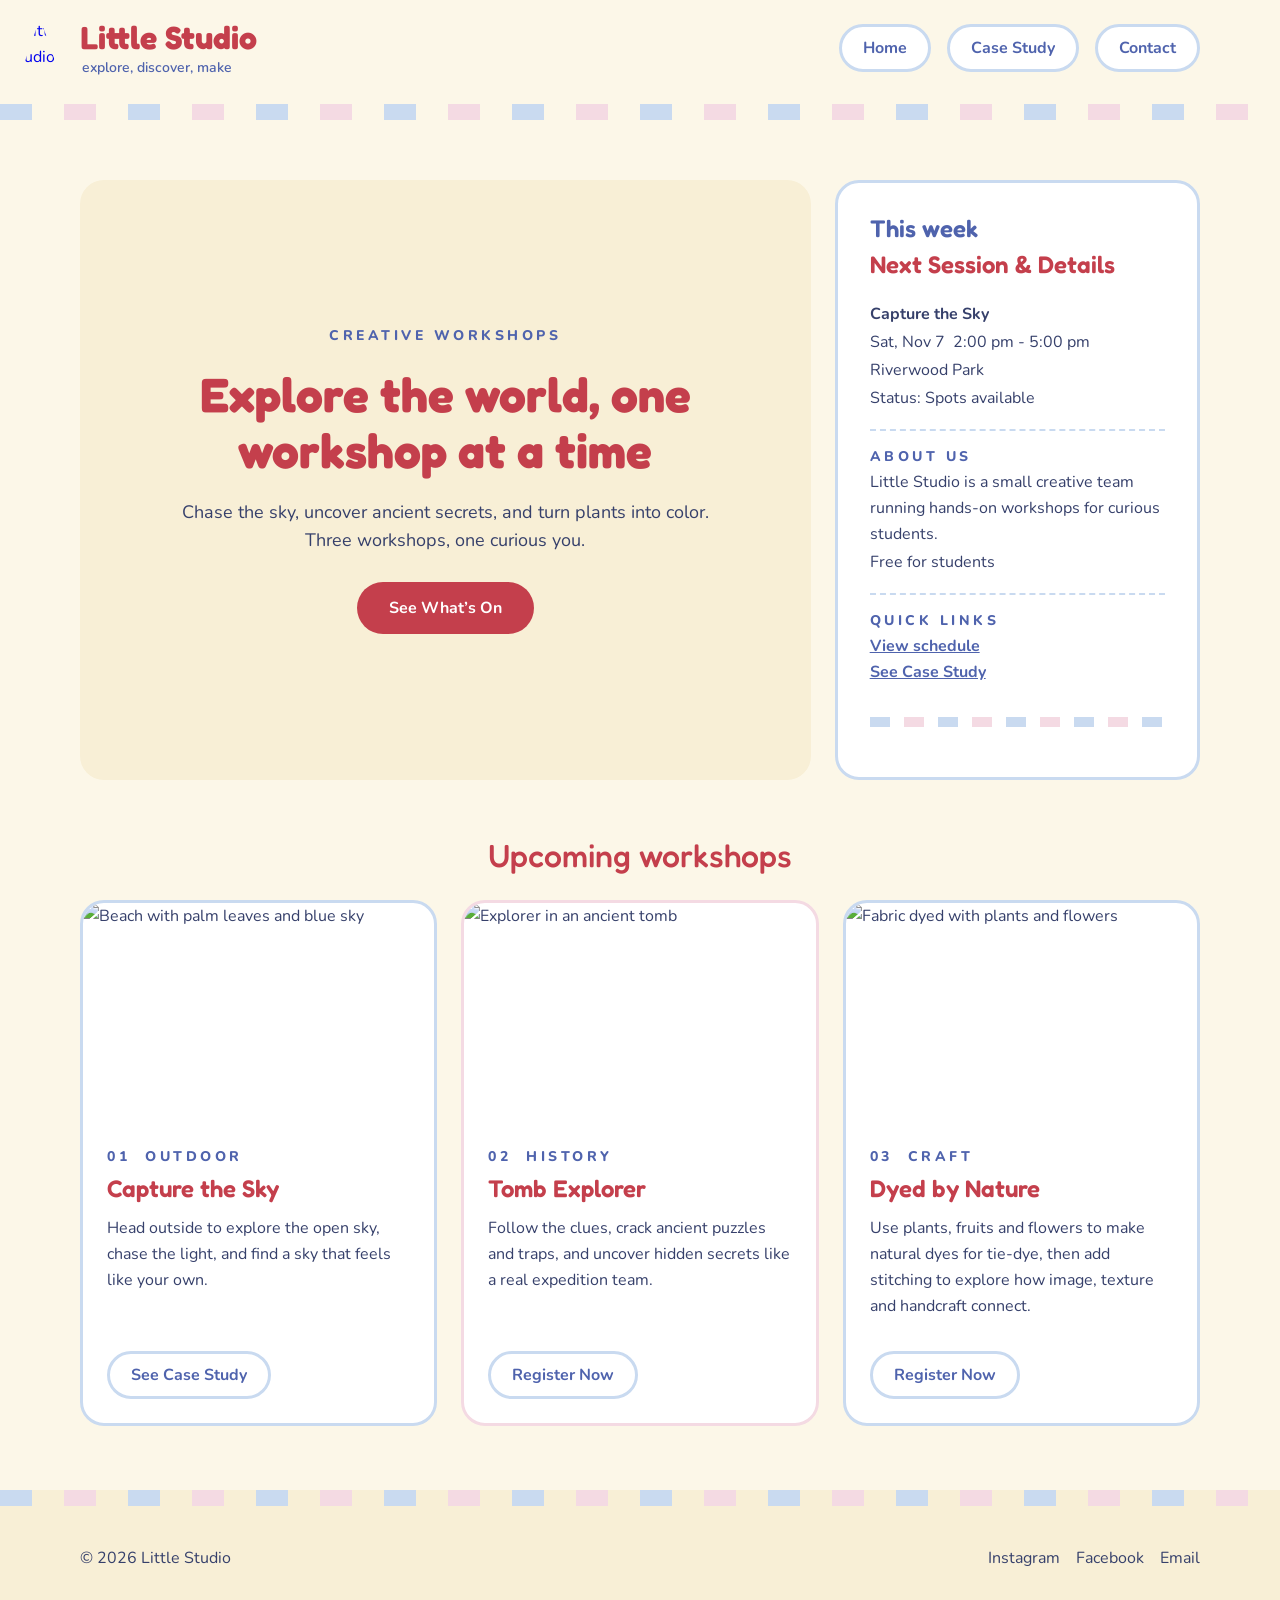
==== index.html @ 46be60d7 "version-4" ====
<!DOCTYPE html>
<html lang="en">
<head>
  <meta charset="UTF-8">
  <meta name="viewport" content="width=device-width, initial-scale=1.0">
  <title>Little Studio | Home</title>
  <link href="https://fonts.googleapis.com/css2?family=Fredoka:wght@500;600;700&family=Nunito:wght@400;600;700;800&display=swap" rel="stylesheet">
  <link rel="stylesheet" href="css/style.css">
</head>
<body>

  <header class="site-header">
    <a href="index.html" class="logo">
      <img src="assets/logo.png" alt="Little Studio star logo">
      <div>
        <p class="logo-name">Little Studio</p>
        <p class="logo-tagline">explore, discover, make</p>
      </div>
    </a>
    <nav>
      <ul class="nav-links">
        <li><a href="index.html">Home</a></li>
        <li><a href="detail.html">Case Study</a></li>
        <li><a href="#contact">Contact</a></li>
      </ul>
    </nav>
  </header>

  <div class="stripe"></div>

  <main class="container">

    <section class="hero-grid">

      <div class="spotlight-banner">
        <p class="eyebrow">CREATIVE WORKSHOPS</p>
        <h1>Explore the world, one workshop at a time</h1>
        <p class="lead">Chase the sky, uncover ancient secrets, and turn plants into color. Three workshops, one curious you.</p>
        <a href="#workshops" class="btn-primary">See What’s On</a>
      </div>

      <aside class="sidebar">
        <h2>This week</h2>
        <h3>Next Session &amp; Details</h3>
        <p class="session-name">Capture the Sky</p>
        <p>Sat, Nov 7 &nbsp;2:00 pm - 5:00 pm</p>
        <p>Riverwood Park</p>
        <p class="status">Status: Spots available</p>

        <hr>

        <p class="eyebrow">ABOUT US</p>
        <p>Little Studio is a small creative team running hands-on workshops for curious students.</p>
        <p>Free for students</p>

        <hr>

        <p class="eyebrow">QUICK LINKS</p>
        <ul class="quick-links">
          <li><a href="#workshops" class="quick-link">View schedule</a></li>
          <li><a href="detail.html" class="quick-link">See Case Study</a></li>
        </ul>
        <div class="stripe-small"></div>
      </aside>

    </section>

    <h2 class="section-title" id="workshops">Upcoming workshops</h2>

    <section class="cards-gallery">

      <article class="card">
        <img src="assets/image1.jpg" alt="Beach with palm leaves and blue sky">
        <p class="eyebrow">01&nbsp; OUTDOOR</p>
        <h3>Capture the Sky</h3>
        <p>Head outside to explore the open sky, chase the light, and find a sky that feels like your own.</p>
        <a href="detail.html" class="btn">See Case Study</a>
      </article>

      <article class="card card-pink">
        <img src="assets/image2.jpg" alt="Explorer in an ancient tomb">
        <p class="eyebrow">02&nbsp; HISTORY</p>
        <h3>Tomb Explorer</h3>
        <p>Follow the clues, crack ancient puzzles and traps, and uncover hidden secrets like a real expedition team.</p>
        <button class="btn" onclick="alert('Registered successfully!')">Register Now</button>
      </article>

      <article class="card">
        <img src="assets/image3.jpg" alt="Fabric dyed with plants and flowers">
        <p class="eyebrow">03&nbsp; CRAFT</p>
        <h3>Dyed by Nature</h3>
        <p>Use plants, fruits and flowers to make natural dyes for tie-dye, then add stitching to explore how image, texture and handcraft connect.</p>
        <button class="btn" onclick="alert('Registered successfully!')">Register Now</button>
      </article>

    </section>

  </main>

  <div class="stripe stripe-footer"></div>

  <footer class="site-footer" id="contact">
    <p>&copy; 2026 Little Studio</p>
    <ul class="social-links">
      <li>Instagram</a></li>
      <li>Facebook</a></li>
      <li>Email</a></li>
    </ul>
  </footer>

  <script>
    const navLinks = document.querySelectorAll(".nav-links a");

    navLinks.forEach(function (link) {
      link.onclick = function () {
        navLinks.forEach(function (item) {
          item.classList.remove("active");
        });
        link.classList.add("active");
      };
    });
  </script>

</body>
</html>
---- css/style.css ----
* {
  margin: 0;
  padding: 0;
  box-sizing: border-box;
}

html {
  scroll-behavior: smooth;
}

body {
  background-color: #FCF7E8;
  color: #36406B;
  font-family: "Nunito", sans-serif;
  font-size: 16px;
  line-height: 26px;
}

a {
  text-decoration: none;
}

img {
  display: block;
  max-width: 100%;
}

.eyebrow {
  color: #4F63AD;
  font-size: 14px;
  font-weight: 800;
  line-height: 20px;
  letter-spacing: 3.5px;
}


.stripe {
  height: 12px;
  background-image: repeating-linear-gradient(90deg, #C9DAF0 0px 24px, transparent 24px 48px, #F4DAE3 48px 72px, transparent 72px 96px);
}

.stripe-footer {
  background-color: #F8EFD6;
}

.stripe-small {
  height: 10px;
  margin-top: auto;
  background-image: repeating-linear-gradient(90deg, #C9DAF0 0px 20px, transparent 20px 34px, #F4DAE3 34px 54px, transparent 54px 68px);
}


/* ===== Header ===== */
.site-header {
  display: flex;
  justify-content: space-between;
  align-items: center;
  flex-wrap: wrap;
  gap: 20px;
  padding: 16px 20px 20px 7px;
}

.logo {
  display: flex;
  align-items: flex-start;
  gap: 4px;
}

.logo img {
  width: 37px;
  height: 33px;
  object-fit: cover;
  object-position: 50% 64%;
  clip-path: polygon(50% 0%, 61.8% 38.2%, 100% 38.2%, 69.1% 61.8%, 80.9% 100%, 50% 76.4%, 19.1% 100%, 30.9% 61.8%, 0% 38.2%, 38.2% 38.2%);
}

.logo-name {
  color: #C43F4C;
  font-family: "Fredoka", sans-serif;
  font-size: 32px;
  font-weight: 700;
  line-height: 40px;
}

.logo-tagline {
  margin-left: 2px;
  color: #4F63AD;
  font-size: 14px;
  font-weight: 600;
  line-height: 20px;
}

.nav-links {
  display: flex;
  gap: 10px;
  padding-left: 13px;
  list-style: none;
}

.nav-links a {
  display: block;
  padding: 9px 15px;
  border: 3px solid #C9DAF0;
  border-radius: 999px;
  background-color: #FFFFFF;
  color: #4F63AD;
  font-weight: 700;
  line-height: 24px;
  transition: 0.2s;
}

.nav-links a:hover {
  background-color: #EAF1FA;
}

.nav-links a.active {
  background-color: #C9DAF0;
}


.container {
  padding: 32px 20px 56px;
}


.hero-grid {
  display: grid;
  grid-template-columns: 1fr;
  gap: 24px;
}

.spotlight-banner {
  display: flex;
  flex-direction: column;
  justify-content: center;
  align-items: center;
  padding: 40px 24px;
  border-radius: 24px;
  background-color: #F8EFD6;
  text-align: center;
}

.spotlight-banner h1 {
  margin: 16px 0;
  color: #C43F4C;
  font-family: "Fredoka", sans-serif;
  font-size: 36px;
  font-weight: 700;
  line-height: 44px;
}

.lead {
  max-width: 560px;
  font-size: 18px;
  line-height: 28px;
}

.btn-primary {
  display: inline-block;
  margin-top: 28px;
  padding: 14px 32px;
  border-radius: 999px;
  background-color: #C43F4C;
  color: #FFFFFF;
  font-weight: 700;
  line-height: 24px;
  transition: 0.2s;
}

.btn-primary:hover {
  background-color: #9E2F3B;
}

.sidebar {
  display: flex;
  flex-direction: column;
  padding: 20px 24px 30px;
  border: 3px solid #C9DAF0;
  border-radius: 24px;
  background-color: #FFFFFF;
}

.sidebar h2,
.sidebar h3 {
  font-family: "Fredoka", sans-serif;
  font-size: 24px;
  font-weight: 600;
  line-height: 32px;
}

.sidebar h2 {
  color: #4F63AD;
}

.sidebar h3 {
  margin: 4px 0 20px;
  color: #C43F4C;
}

.sidebar p {
  margin-bottom: 2px;
}

.session-name {
  font-weight: 700;
}

.sidebar hr {
  margin: 16px 0;
  border: none;
  border-top: 2px dashed #C9DAF0;
}

.quick-links {
  margin-bottom: 32px;
  list-style: none;
}

.quick-link {
  color: #4F63AD;
  font-weight: 700;
  text-decoration: underline;
}

.quick-link:hover {
  color: #C43F4C;
}


.section-title {
  margin: 56px 0 24px;
  color: #C43F4C;
  font-family: "Fredoka", sans-serif;
  font-size: 32px;
  font-weight: 500;
  line-height: 40px;
  text-align: center;
}

.cards-gallery {
  display: grid;
  grid-template-columns: 1fr;
  gap: 24px;
}

.card {
  display: flex;
  flex-direction: column;
  overflow: hidden;
  border: 3px solid #C9DAF0;
  border-radius: 24px;
  background-color: #FFFFFF;
  transition: 0.2s;
}

.card:hover {
  transform: translateY(-6px);
  box-shadow: 0 8px 0 #C9DAF0;
}

.card-pink {
  border-color: #F4DAE3;
}

.card-pink:hover {
  box-shadow: 0 8px 0 #F4DAE3;
}

.card img {
  width: 100%;
  height: 190px;
  object-fit: cover;
}

.card .eyebrow {
  margin: 24px 24px 6px;
}

.card h3 {
  margin: 0 24px 10px;
  color: #C43F4C;
  font-family: "Fredoka", sans-serif;
  font-size: 24px;
  font-weight: 600;
  line-height: 32px;
}

.card p {
  margin: 0 24px 32px;
}

.btn {
  align-self: flex-start;
  margin: 0 24px 24px;
  margin-top: auto;
  padding: 9px 21px;
  border: 3px solid #C9DAF0;
  border-radius: 999px;
  background-color: #FFFFFF;
  color: #4F63AD;
  font-family: "Nunito", sans-serif;
  font-size: 16px;
  font-weight: 700;
  line-height: 24px;
  cursor: pointer;
  transition: 0.2s;
}

.btn:hover {
  background-color: #EAF1FA;
}


.detail-hero {
  padding: 40px 24px;
  border-radius: 24px;
  background-color: #F8EFD6;
  text-align: center;
}

.detail-hero h1 {
  margin: 12px 0;
  color: #C43F4C;
  font-family: "Fredoka", sans-serif;
  font-size: 36px;
  line-height: 44px;
}

.lead-text {
  font-size: 18px;
  line-height: 28px;
}

.content-grid {
  display: grid;
  grid-template-columns: 1fr;
  gap: 24px;
  margin-top: 40px;
}

.detail-article {
  padding: 24px;
  border: 3px solid #C9DAF0;
  border-radius: 24px;
  background-color: #FFFFFF;
}

.detail-article h2 {
  margin-bottom: 8px;
  color: #C43F4C;
  font-family: "Fredoka", sans-serif;
}

.detail-article p {
  margin-bottom: 24px;
}

.detail-article ul {
  padding-left: 20px;
}

.detail-photo {
  margin-bottom: 24px;
}

.detail-photo img {
  width: 100%;
  height: 260px;
  object-fit: cover;
  border-radius: 16px;
}

.detail-photo figcaption {
  margin-top: 6px;
  color: #4F63AD;
  font-size: 13px;
}

.detail-buttons {
  display: flex;
  align-items: center;
  flex-wrap: wrap;
  gap: 12px;
  margin-top: 28px;
}

.detail-buttons .btn-primary,
.detail-buttons .btn {
  margin: 0;
}

.meta-sidebar {
  align-self: start;
  padding: 24px;
  border: 3px solid #F4DAE3;
  border-radius: 24px;
  background-color: #FFFFFF;
}

.meta-sidebar h2 {
  margin-bottom: 12px;
  color: #4F63AD;
  font-family: "Fredoka", sans-serif;
}

.meta-item {
  margin-bottom: 14px;
  padding-bottom: 14px;
  border-bottom: 2px dashed #C9DAF0;
}

.meta-item:last-child {
  margin-bottom: 0;
  padding-bottom: 0;
  border-bottom: none;
}

.meta-item h3 {
  color: #C43F4C;
  font-size: 14px;
  letter-spacing: 1px;
}

.meta-item ul {
  list-style: none;
}


.site-footer {
  display: flex;
  flex-direction: column;
  justify-content: space-between;
  gap: 6px;
  padding: 32px 20px 24px;
  background-color: #F8EFD6;
}

.social-links {
  display: flex;
  gap: 16px;
  list-style: none;
}

.social-links a {
  color: #4F63AD;
  font-weight: 700;
  line-height: 24px;
  transition: 0.2s;
}

.social-links a:hover {
  color: #C43F4C;
  text-decoration: underline;
}


@media (min-width: 768px) {

  .stripe {
    height: 16px;
    background-image: repeating-linear-gradient(90deg, #C9DAF0 0px 32px, transparent 32px 64px, #F4DAE3 64px 96px, transparent 96px 128px);
  }

  .site-header {
    padding: 18px 80px 26px 8px;
  }

  .logo {
    gap: 8px;
  }

  .logo img {
    width: 64px;
    height: 57px;
  }

  .nav-links {
    gap: 16px;
    padding-left: 0;
  }

  .nav-links a {
    padding: 9px 21px;
  }

  .container {
    padding: 60px 80px 64px;
  }

  .hero-grid {
    grid-template-columns: 2fr 1fr;
  }

  .spotlight-banner h1 {
    max-width: 660px;
    margin: 20px 0;
    font-size: 48px;
    line-height: 56px;
  }

  .sidebar {
    padding: 30px 32px 50px;
  }

  .cards-gallery {
    grid-template-columns: repeat(auto-fit, minmax(280px, 1fr));
  }

  .card img {
    height: 220px;
  }

  .detail-hero h1 {
    font-size: 48px;
    line-height: 56px;
  }

  .content-grid {
    grid-template-columns: 3fr 1fr;
  }

  .detail-article {
    padding: 36px 40px;
  }

  .detail-photo img {
    height: 380px;
  }

  .site-footer {
    flex-direction: row;
    align-items: center;
    padding: 39px 80px;
  }
}
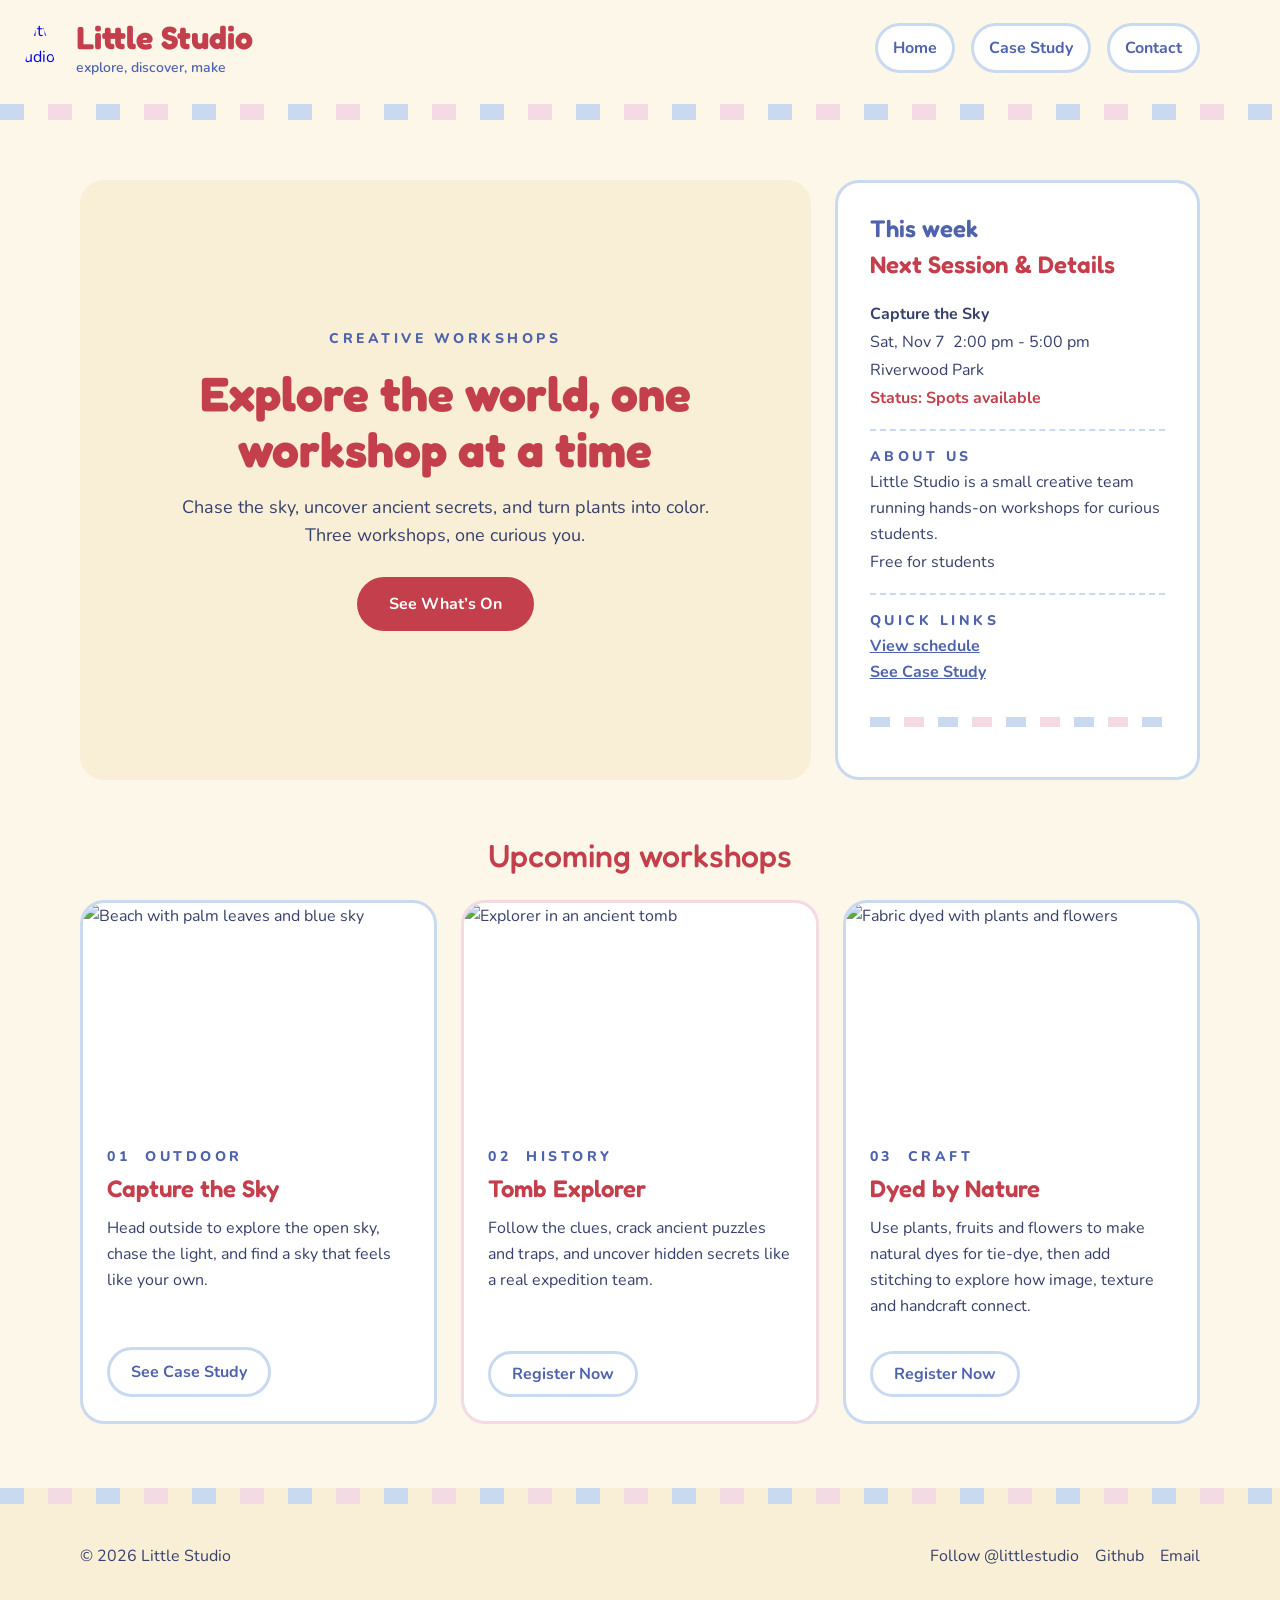
==== commit df2b96b5: "version-5" ====
--- a/index.html
+++ b/index.html
@@ -102,8 +102,8 @@
   <footer class="site-footer" id="contact">
     <p>&copy; 2026 Little Studio</p>
     <ul class="social-links">
-      <li>Instagram</a></li>
-      <li>Facebook</a></li>
+      <li> Follow @littlestudio</a></li>
+      <li>Github</a></li>
       <li>Email</a></li>
     </ul>
   </footer>
--- a/css/style.css
+++ b/css/style.css
@@ -20,6 +20,10 @@
   text-decoration: none;
 }
 
+ul {
+  list-style: none;
+}
+
 img {
   display: block;
   max-width: 100%;
@@ -33,7 +37,6 @@
   letter-spacing: 3.5px;
 }
 
-
 .stripe {
   height: 12px;
   background-image: repeating-linear-gradient(90deg, #C9DAF0 0px 24px, transparent 24px 48px, #F4DAE3 48px 72px, transparent 72px 96px);
@@ -49,8 +52,6 @@
   background-image: repeating-linear-gradient(90deg, #C9DAF0 0px 20px, transparent 20px 34px, #F4DAE3 34px 54px, transparent 54px 68px);
 }
 
-
-/* ===== Header ===== */
 .site-header {
   display: flex;
   justify-content: space-between;
@@ -83,7 +84,6 @@
 }
 
 .logo-tagline {
-  margin-left: 2px;
   color: #4F63AD;
   font-size: 14px;
   font-weight: 600;
@@ -93,8 +93,6 @@
 .nav-links {
   display: flex;
   gap: 10px;
-  padding-left: 13px;
-  list-style: none;
 }
 
 .nav-links a {
@@ -105,7 +103,6 @@
   background-color: #FFFFFF;
   color: #4F63AD;
   font-weight: 700;
-  line-height: 24px;
   transition: 0.2s;
 }
 
@@ -117,42 +114,64 @@
   background-color: #C9DAF0;
 }
 
-
 .container {
   padding: 32px 20px 56px;
 }
 
-
-.hero-grid {
-  display: grid;
-  grid-template-columns: 1fr;
-  gap: 24px;
-}
-
-.spotlight-banner {
-  display: flex;
-  flex-direction: column;
-  justify-content: center;
-  align-items: center;
+.spotlight-banner,
+.detail-hero {
   padding: 40px 24px;
   border-radius: 24px;
   background-color: #F8EFD6;
   text-align: center;
 }
 
-.spotlight-banner h1 {
+.sidebar,
+.card,
+.detail-article,
+.meta-sidebar {
+  border: 3px solid #C9DAF0;
+  border-radius: 24px;
+  background-color: #FFFFFF;
+}
+
+.card-pink,
+.meta-sidebar {
+  border-color: #F4DAE3;
+}
+
+.spotlight-banner h1,
+.detail-hero h1 {
   margin: 16px 0;
   color: #C43F4C;
   font-family: "Fredoka", sans-serif;
   font-size: 36px;
-  font-weight: 700;
   line-height: 44px;
 }
 
-.lead {
+.lead,
+.lead-text {
   max-width: 560px;
+  margin: 0 auto;
   font-size: 18px;
   line-height: 28px;
+}
+
+.sidebar h2,
+.sidebar h3,
+.card h3,
+.detail-article h2,
+.meta-sidebar h2 {
+  color: #C43F4C;
+  font-family: "Fredoka", sans-serif;
+  font-size: 24px;
+  font-weight: 600;
+  line-height: 32px;
+}
+
+.sidebar h2,
+.meta-sidebar h2 {
+  color: #4F63AD;
 }
 
 .btn-primary {
@@ -163,7 +182,6 @@
   background-color: #C43F4C;
   color: #FFFFFF;
   font-weight: 700;
-  line-height: 24px;
   transition: 0.2s;
 }
 
@@ -171,38 +189,61 @@
   background-color: #9E2F3B;
 }
 
+.btn {
+  align-self: flex-start;
+  margin: auto 24px 24px;
+  padding: 9px 21px;
+  border: 3px solid #C9DAF0;
+  border-radius: 999px;
+  background-color: #FFFFFF;
+  color: #4F63AD;
+  font-family: "Nunito", sans-serif;
+  font-size: 16px;
+  font-weight: 700;
+  cursor: pointer;
+  transition: 0.2s;
+}
+
+.btn:hover {
+  background-color: #EAF1FA;
+}
+
+
+/* ===== Page 1: Hero ===== */
+.hero-grid {
+  display: grid;
+  grid-template-columns: 1fr;
+  gap: 24px;
+}
+
+.spotlight-banner {
+  display: flex;
+  flex-direction: column;
+  justify-content: center;
+  align-items: center;
+}
+
 .sidebar {
   display: flex;
   flex-direction: column;
   padding: 20px 24px 30px;
-  border: 3px solid #C9DAF0;
-  border-radius: 24px;
-  background-color: #FFFFFF;
-}
-
-.sidebar h2,
-.sidebar h3 {
-  font-family: "Fredoka", sans-serif;
-  font-size: 24px;
-  font-weight: 600;
-  line-height: 32px;
-}
-
-.sidebar h2 {
-  color: #4F63AD;
 }
 
 .sidebar h3 {
   margin: 4px 0 20px;
-  color: #C43F4C;
 }
 
 .sidebar p {
   margin-bottom: 2px;
 }
 
-.session-name {
-  font-weight: 700;
+.session-name,
+.status {
+  font-weight: 700;
+}
+
+.status {
+  color: #C43F4C;
 }
 
 .sidebar hr {
@@ -213,7 +254,6 @@
 
 .quick-links {
   margin-bottom: 32px;
-  list-style: none;
 }
 
 .quick-link {
@@ -227,6 +267,7 @@
 }
 
 
+/* ===== Page 1: Cards ===== */
 .section-title {
   margin: 56px 0 24px;
   color: #C43F4C;
@@ -247,19 +288,12 @@
   display: flex;
   flex-direction: column;
   overflow: hidden;
-  border: 3px solid #C9DAF0;
-  border-radius: 24px;
-  background-color: #FFFFFF;
   transition: 0.2s;
 }
 
 .card:hover {
   transform: translateY(-6px);
   box-shadow: 0 8px 0 #C9DAF0;
-}
-
-.card-pink {
-  border-color: #F4DAE3;
 }
 
 .card-pink:hover {
@@ -278,57 +312,10 @@
 
 .card h3 {
   margin: 0 24px 10px;
-  color: #C43F4C;
-  font-family: "Fredoka", sans-serif;
-  font-size: 24px;
-  font-weight: 600;
-  line-height: 32px;
 }
 
 .card p {
   margin: 0 24px 32px;
-}
-
-.btn {
-  align-self: flex-start;
-  margin: 0 24px 24px;
-  margin-top: auto;
-  padding: 9px 21px;
-  border: 3px solid #C9DAF0;
-  border-radius: 999px;
-  background-color: #FFFFFF;
-  color: #4F63AD;
-  font-family: "Nunito", sans-serif;
-  font-size: 16px;
-  font-weight: 700;
-  line-height: 24px;
-  cursor: pointer;
-  transition: 0.2s;
-}
-
-.btn:hover {
-  background-color: #EAF1FA;
-}
-
-
-.detail-hero {
-  padding: 40px 24px;
-  border-radius: 24px;
-  background-color: #F8EFD6;
-  text-align: center;
-}
-
-.detail-hero h1 {
-  margin: 12px 0;
-  color: #C43F4C;
-  font-family: "Fredoka", sans-serif;
-  font-size: 36px;
-  line-height: 44px;
-}
-
-.lead-text {
-  font-size: 18px;
-  line-height: 28px;
 }
 
 .content-grid {
@@ -340,15 +327,10 @@
 
 .detail-article {
   padding: 24px;
-  border: 3px solid #C9DAF0;
-  border-radius: 24px;
-  background-color: #FFFFFF;
 }
 
 .detail-article h2 {
   margin-bottom: 8px;
-  color: #C43F4C;
-  font-family: "Fredoka", sans-serif;
 }
 
 .detail-article p {
@@ -357,6 +339,7 @@
 
 .detail-article ul {
   padding-left: 20px;
+  list-style: disc;
 }
 
 .detail-photo {
@@ -392,15 +375,10 @@
 .meta-sidebar {
   align-self: start;
   padding: 24px;
-  border: 3px solid #F4DAE3;
-  border-radius: 24px;
-  background-color: #FFFFFF;
 }
 
 .meta-sidebar h2 {
   margin-bottom: 12px;
-  color: #4F63AD;
-  font-family: "Fredoka", sans-serif;
 }
 
 .meta-item {
@@ -421,11 +399,8 @@
   letter-spacing: 1px;
 }
 
-.meta-item ul {
-  list-style: none;
-}
-
-
+
+/* ===== Footer ===== */
 .site-footer {
   display: flex;
   flex-direction: column;
@@ -438,13 +413,11 @@
 .social-links {
   display: flex;
   gap: 16px;
-  list-style: none;
 }
 
 .social-links a {
   color: #4F63AD;
   font-weight: 700;
-  line-height: 24px;
   transition: 0.2s;
 }
 
@@ -454,19 +427,15 @@
 }
 
 
+/* ===== Tablet & Desktop ===== */
 @media (min-width: 768px) {
 
   .stripe {
     height: 16px;
-    background-image: repeating-linear-gradient(90deg, #C9DAF0 0px 32px, transparent 32px 64px, #F4DAE3 64px 96px, transparent 96px 128px);
   }
 
   .site-header {
     padding: 18px 80px 26px 8px;
-  }
-
-  .logo {
-    gap: 8px;
   }
 
   .logo img {
@@ -476,11 +445,6 @@
 
   .nav-links {
     gap: 16px;
-    padding-left: 0;
-  }
-
-  .nav-links a {
-    padding: 9px 21px;
   }
 
   .container {
@@ -491,32 +455,26 @@
     grid-template-columns: 2fr 1fr;
   }
 
-  .spotlight-banner h1 {
-    max-width: 660px;
-    margin: 20px 0;
-    font-size: 48px;
-    line-height: 56px;
-  }
-
-  .sidebar {
-    padding: 30px 32px 50px;
-  }
-
   .cards-gallery {
     grid-template-columns: repeat(auto-fit, minmax(280px, 1fr));
   }
 
-  .card img {
-    height: 220px;
-  }
-
+  .content-grid {
+    grid-template-columns: 3fr 1fr;
+  }
+
+  .spotlight-banner h1,
   .detail-hero h1 {
     font-size: 48px;
     line-height: 56px;
   }
 
-  .content-grid {
-    grid-template-columns: 3fr 1fr;
+  .sidebar {
+    padding: 30px 32px 50px;
+  }
+
+  .card img {
+    height: 220px;
   }
 
   .detail-article {
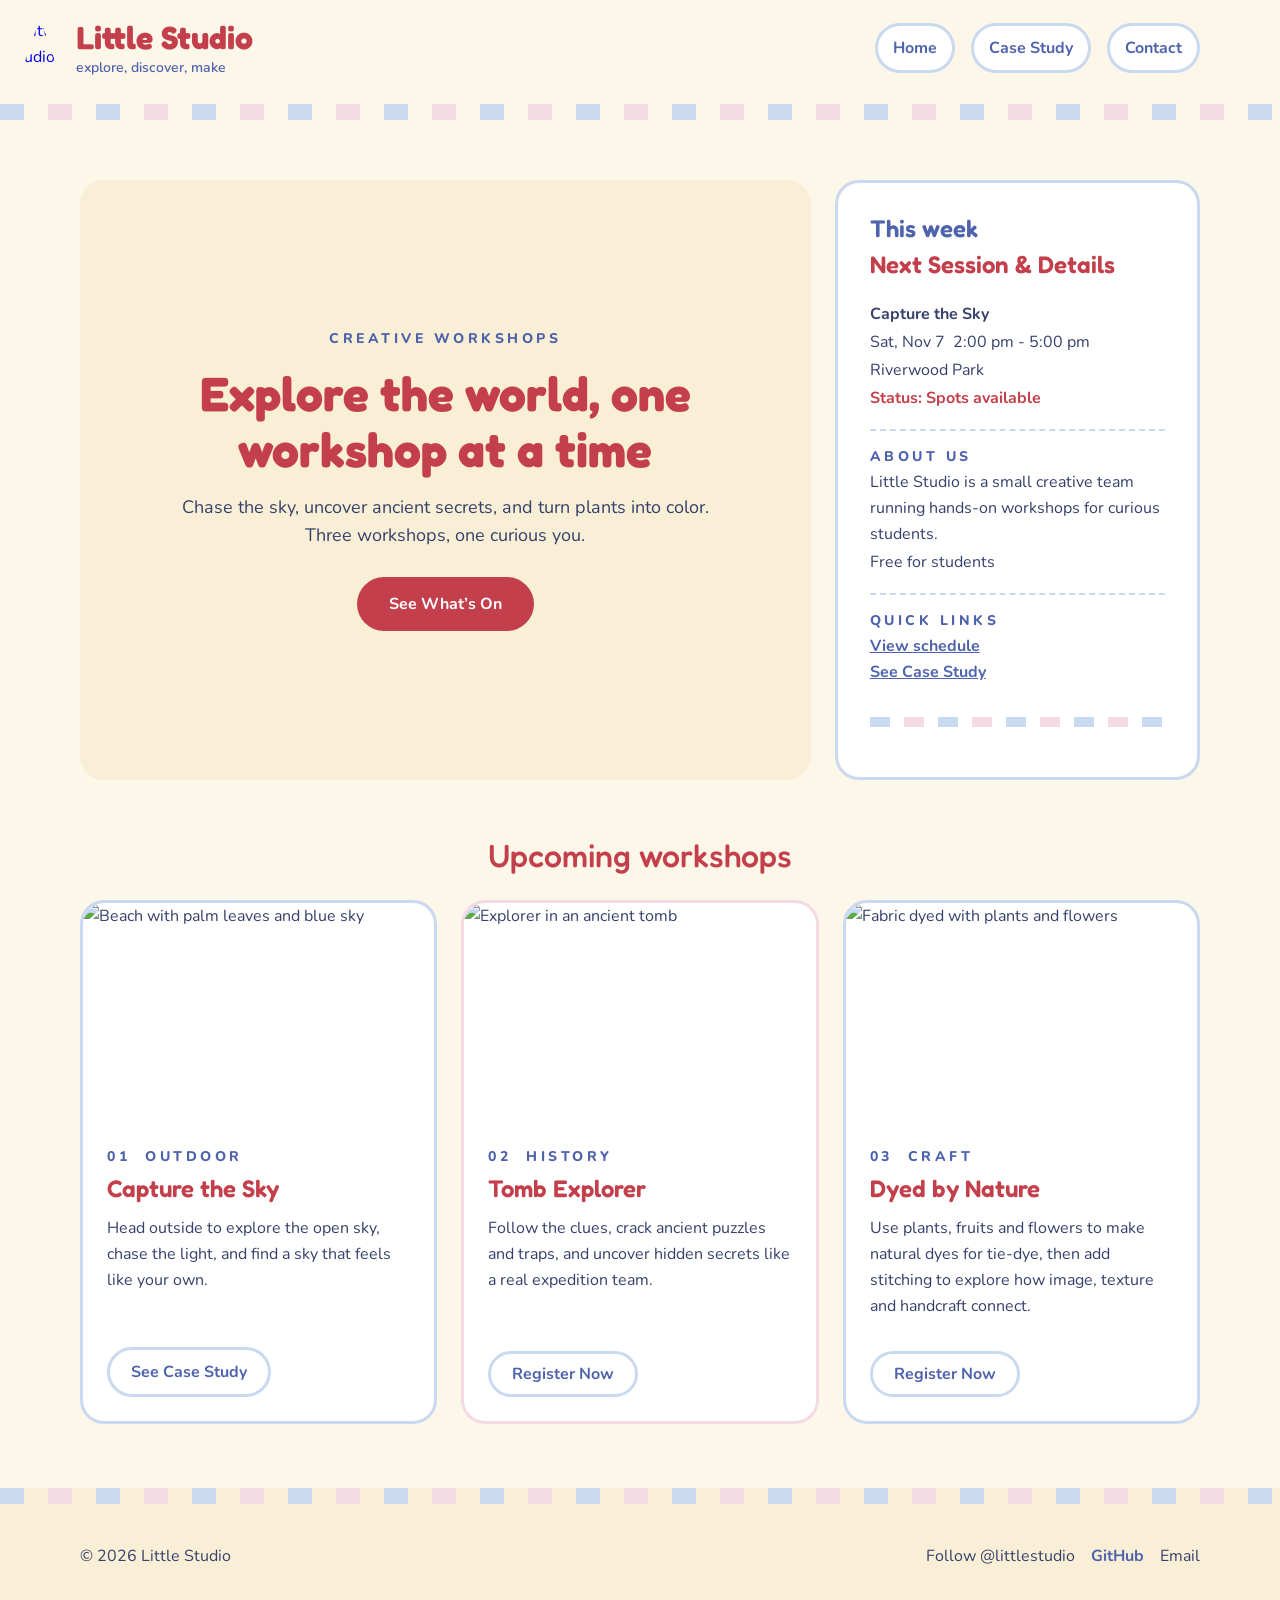
==== commit 94b5b903: "final-version" ====
--- a/index.html
+++ b/index.html
@@ -103,7 +103,7 @@
     <p>&copy; 2026 Little Studio</p>
     <ul class="social-links">
       <li> Follow @littlestudio</a></li>
-      <li>Github</a></li>
+      <li><a href="https://github.com/azimowang0519-stack">GitHub</a></li>
       <li>Email</a></li>
     </ul>
   </footer>
